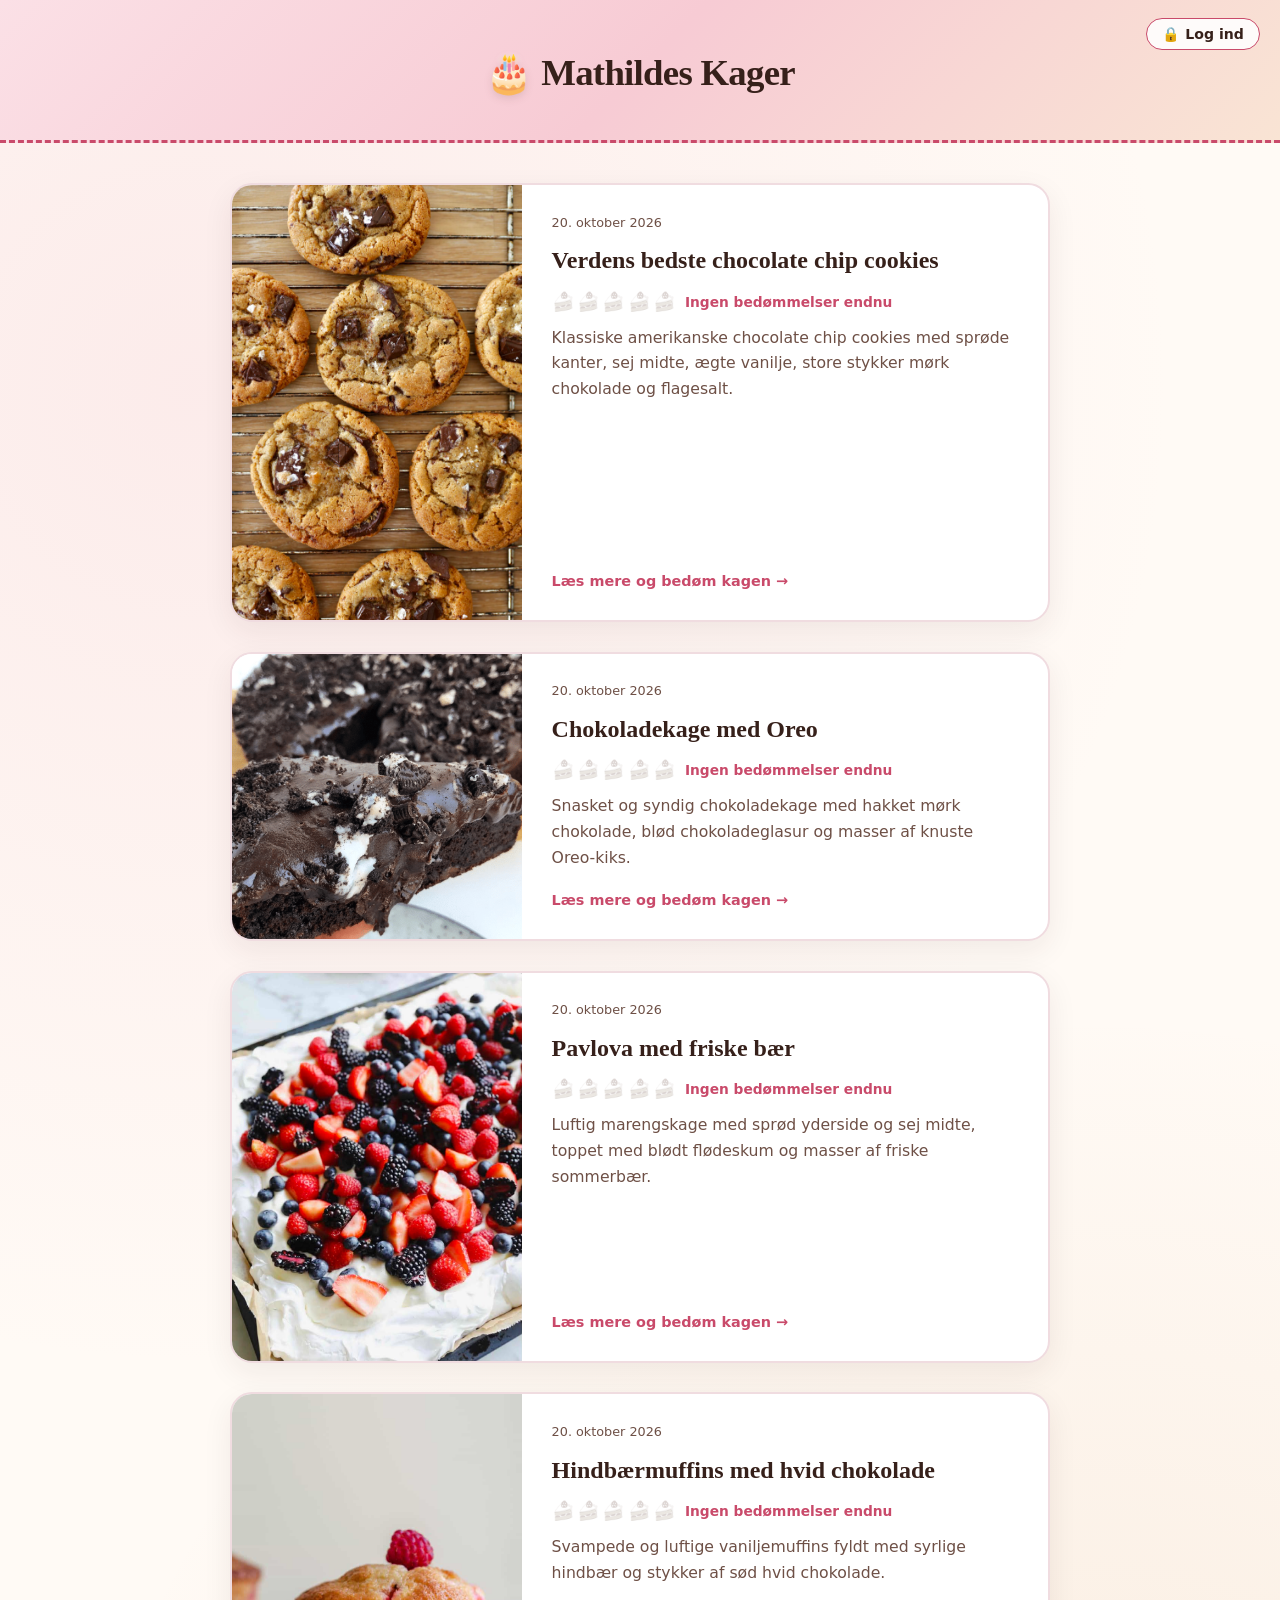
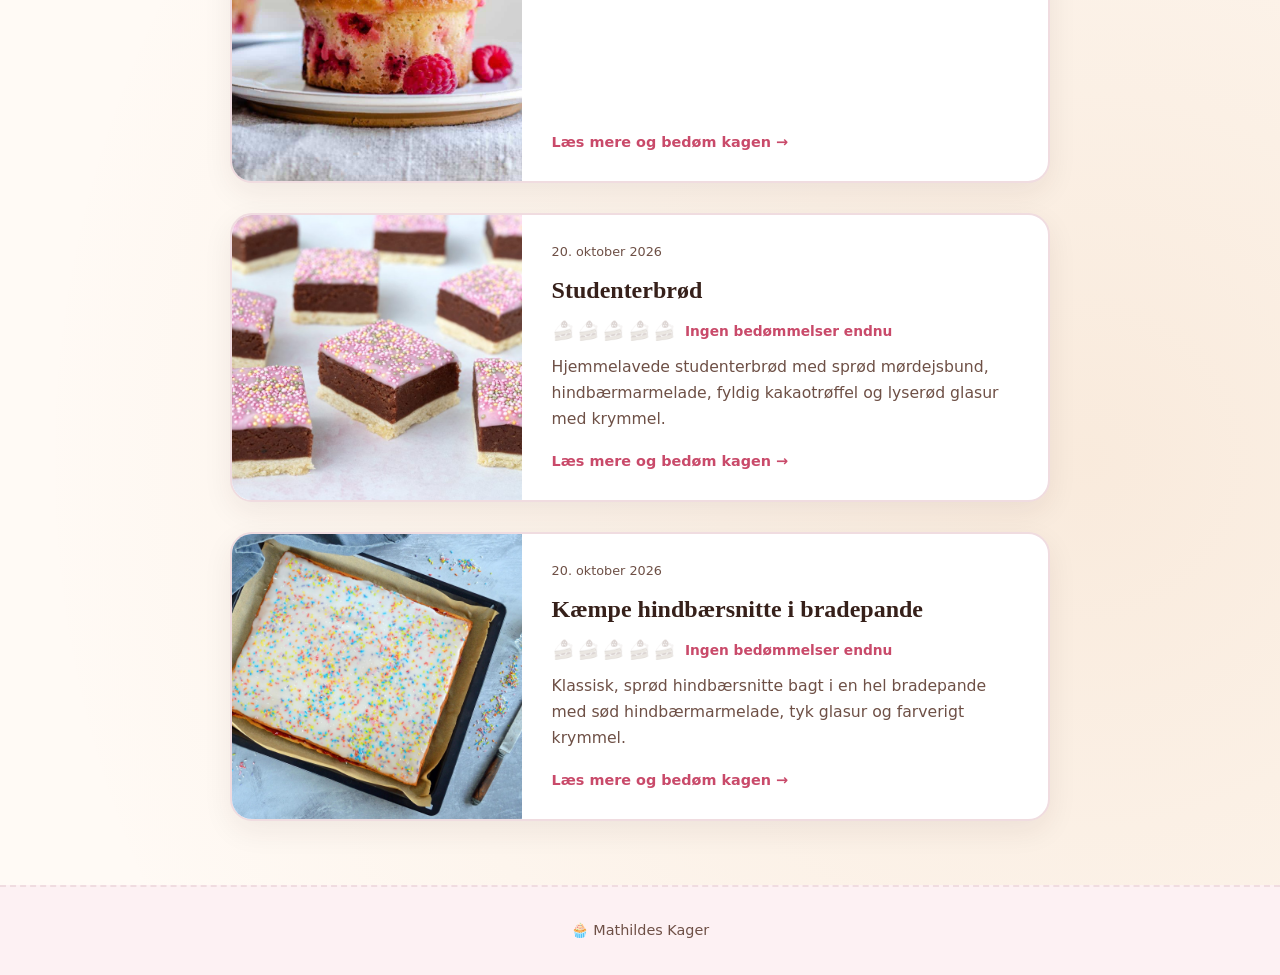
==== index.html @ 445ef730 "Publish page" ====
<!DOCTYPE html>
<html lang="da">
<head>
  <meta charset="UTF-8" />
  <meta name="viewport" content="width=device-width, initial-scale=1.0" />
  <title>Mathildes Kager</title>
  <meta name="description" content="Mathildes Kager – en oversigt over hjemmelavede kager." />
  <link rel="stylesheet" href="styles.css" />
</head>
<body>
  <header class="frosting-banner">
    <button type="button" id="header-login-btn" class="top-right-btn">🔒 Log ind</button>
    <div class="header-inner">
      <a href="index.html" class="site-logo">
        <span class="cake-icon" aria-hidden="true">🎂</span>
        <h1>Mathildes Kager</h1>
      </a>
    </div>
  </header>

  <main class="container">
    <!-- Kagerne indsættes automatisk her -->
    <div id="cake-list" class="cake-list" aria-live="polite"></div>
  </main>

  <footer class="site-footer">
    <p>🧁 Mathildes Kager</p>
  </footer>

  <script src="supabase-config.js?v=5"></script>
  <script src="cakes.js?v=5"></script>
  <script src="store.js?v=5"></script>
  <script>
    CakeStore.setupHeaderLoginButton();

    async function renderCakeList() {
      const listContainer = document.getElementById("cake-list");
      if (!listContainer) return;

      const publishedCakes = await CakeStore.getPublishedCakes();

      // Vend en kopi om, så den senest tilføjede kage står øverst,
      // og den først tilføjede kage står nederst.
      const cakesNewestFirst = [...publishedCakes].reverse();

      if (cakesNewestFirst.length === 0) {
        listContainer.innerHTML = `<p class="empty-state">Der er ingen publicerede kager endnu.</p>`;
        return;
      }

      listContainer.innerHTML = cakesNewestFirst
        .map((cake) => {
          const detailUrl = `cake.html?id=${encodeURIComponent(cake.id)}`;
          const stats = CakeStore.getRatingStats(cake);

          return `
            <a class="cake-card" href="${detailUrl}">
              <div class="cake-card-image-wrap">
                <img
                  class="cake-card-image"
                  src="${cake.image}"
                  alt="${cake.title}"
                  loading="lazy"
                />
              </div>
              <div class="cake-card-body">
                <div class="cake-meta">
                  <span class="cake-date">${cake.dateAdded || ""}</span>
                </div>
                <h2 class="cake-card-title">${cake.title}</h2>
                <div class="cake-rating-row">
                  <div class="static-cake-icons">
                    ${CakeStore.renderStaticCakeIcons(stats.rounded)}
                  </div>
                  <span class="cake-rating-text">${stats.label}</span>
                </div>
                <p class="cake-card-desc">${cake.shortDescription}</p>
                <span class="cake-card-cta">Læs mere og bedøm kagen &rarr;</span>
              </div>
            </a>
          `;
        })
        .join("");
    }

    renderCakeList();
  </script>
</body>
</html>
---- styles.css ----
/* ==========================================================================
   Cake-Themed Stylesheet (styles.css)
   Palette: Vanilla Cream, Strawberry Frosting, Warm Caramel & Dark Ganache
   ========================================================================== */

:root {
  --bg-cream: #fffaf5;
  --bg-blush: #fdf1f3;
  --card-bg: #ffffff;
  --frosting-pink: #f4c6cf;
  --berry-accent: #c94a6a;
  --berry-hover: #a83553;
  --caramel-gold: #d48c46;
  --ganache-dark: #36201a;
  --cocoa-muted: #6e5046;
  --sugar-border: #f0dce0;
  --shadow-soft: 0 10px 30px rgba(54, 32, 26, 0.07);
  --shadow-hover: 0 16px 38px rgba(201, 74, 106, 0.15);
  --radius-lg: 22px;
  --radius-md: 14px;
}

* {
  box-sizing: border-box;
  margin: 0;
  padding: 0;
}

body {
  font-family: "Georgia", "Palatino Linotype", "Book Antiqua", serif;
  background-color: var(--bg-cream);
  background-image:
    radial-gradient(circle at 15% 15%, rgba(244, 198, 207, 0.28) 0%, transparent 40%),
    radial-gradient(circle at 85% 80%, rgba(212, 140, 70, 0.14) 0%, transparent 45%);
  color: var(--ganache-dark);
  line-height: 1.65;
  min-height: 100vh;
  display: flex;
  flex-direction: column;
}

/* Subtle top sprinkles / frosting ribbon */
.frosting-banner {
  background: linear-gradient(135deg, #fbe0e6 0%, #f7cbd4 50%, #f9e4d4 100%);
  border-bottom: 3px dashed var(--berry-accent);
  padding: 2.6rem 1.5rem 2.2rem;
  text-align: center;
  position: relative;
}

.header-inner {
  max-width: 780px;
  margin: 0 auto;
}

.site-logo {
  display: inline-flex;
  align-items: center;
  justify-content: center;
  gap: 0.55rem;
  text-decoration: none;
  color: var(--ganache-dark);
  font-size: clamp(1.65rem, 4.8vw, 2.3rem);
  font-weight: 700;
  letter-spacing: -0.02em;
}

.site-logo h1 {
  font-size: inherit;
  font-weight: inherit;
  margin: 0;
}

.site-logo .cake-icon {
  font-size: clamp(1.75rem, 5vw, 2.4rem);
  filter: drop-shadow(0 3px 4px rgba(54, 32, 26, 0.12));
}

.site-tagline {
  margin-top: 0.55rem;
  font-family: system-ui, -apple-system, BlinkMacSystemFont, "Segoe UI", sans-serif;
  font-size: 1rem;
  color: var(--cocoa-muted);
  font-weight: 500;
}

/* Main container */
.container {
  width: 100%;
  max-width: 860px;
  margin: 0 auto;
  padding: 2.5rem 1.25rem 4rem;
  flex: 1;
}

.section-header {
  display: flex;
  align-items: center;
  justify-content: space-between;
  flex-wrap: wrap;
  gap: 0.75rem;
  margin-bottom: 1.75rem;
  padding-bottom: 0.85rem;
  border-bottom: 2px solid var(--sugar-border);
}

.section-title {
  font-size: 1.45rem;
  color: var(--ganache-dark);
}

.sort-pill {
  font-family: system-ui, -apple-system, sans-serif;
  font-size: 0.85rem;
  background-color: var(--bg-blush);
  color: var(--berry-accent);
  border: 1px solid var(--frosting-pink);
  padding: 0.35rem 0.85rem;
  border-radius: 999px;
  font-weight: 600;
}

/* ==========================================================================
   Start Page: Vertical Cake List (Newest at Top -> First Added at Bottom)
   ========================================================================== */

.cake-list {
  display: flex;
  flex-direction: column;
  gap: 1.85rem;
}

.cake-card {
  display: grid;
  grid-template-columns: 290px 1fr;
  background: var(--card-bg);
  border: 2px solid var(--sugar-border);
  border-radius: var(--radius-lg);
  overflow: hidden;
  text-decoration: none;
  color: inherit;
  box-shadow: var(--shadow-soft);
  transition: transform 0.22s ease, box-shadow 0.22s ease, border-color 0.22s ease;
}

.cake-card:hover,
.cake-card:focus-visible {
  transform: translateY(-4px);
  box-shadow: var(--shadow-hover);
  border-color: var(--berry-accent);
  outline: none;
}

.cake-card-image-wrap {
  position: relative;
  height: 100%;
  min-height: 230px;
  background-color: var(--bg-blush);
  overflow: hidden;
}

.cake-card-image {
  width: 100%;
  height: 100%;
  object-fit: cover;
  display: block;
  transition: transform 0.35s ease;
}

.cake-card:hover .cake-card-image {
  transform: scale(1.05);
}

.cake-card-body {
  padding: 1.65rem 1.85rem;
  display: flex;
  flex-direction: column;
  justify-content: center;
}

.cake-meta {
  display: flex;
  align-items: center;
  gap: 0.6rem;
  flex-wrap: wrap;
  margin-bottom: 0.55rem;
  font-family: system-ui, -apple-system, sans-serif;
  font-size: 0.8rem;
}

.cake-badge {
  background-color: var(--berry-accent);
  color: #fff;
  padding: 0.2rem 0.65rem;
  border-radius: 999px;
  font-weight: 600;
  letter-spacing: 0.02em;
}

.cake-date {
  color: var(--cocoa-muted);
  font-weight: 500;
}

.cake-card-title {
  font-size: 1.5rem;
  margin-bottom: 0.6rem;
  color: var(--ganache-dark);
  transition: color 0.2s ease;
}

.cake-card:hover .cake-card-title {
  color: var(--berry-accent);
}

.cake-card-desc {
  font-family: system-ui, -apple-system, sans-serif;
  color: var(--cocoa-muted);
  font-size: 0.98rem;
  margin-bottom: 1.15rem;
}

.cake-card-cta {
  font-family: system-ui, -apple-system, sans-serif;
  font-size: 0.9rem;
  font-weight: 600;
  color: var(--berry-accent);
  display: inline-flex;
  align-items: center;
  gap: 0.35rem;
  margin-top: auto;
}

.cake-card:hover .cake-card-cta {
  text-decoration: underline;
}

/* ==========================================================================
   Dedicated Cake Page (cake.html)
   ========================================================================== */

.back-link {
  display: inline-flex;
  align-items: center;
  gap: 0.45rem;
  font-family: system-ui, -apple-system, sans-serif;
  font-weight: 600;
  font-size: 0.95rem;
  color: var(--berry-accent);
  text-decoration: none;
  background: var(--card-bg);
  border: 1.5px solid var(--sugar-border);
  padding: 0.55rem 1.05rem;
  border-radius: 999px;
  margin-bottom: 1.75rem;
  transition: background-color 0.2s ease, border-color 0.2s ease;
}

.back-link:hover {
  background: var(--bg-blush);
  border-color: var(--berry-accent);
}

.cake-detail-card {
  background: var(--card-bg);
  border: 2px solid var(--sugar-border);
  border-radius: var(--radius-lg);
  padding: 2.2rem;
  box-shadow: var(--shadow-soft);
}

.cake-detail-header {
  margin-bottom: 1.5rem;
}

.cake-detail-title {
  font-size: 2.15rem;
  line-height: 1.25;
  margin-top: 0.4rem;
  margin-bottom: 0.65rem;
}

.cake-detail-lead {
  font-family: system-ui, -apple-system, sans-serif;
  font-size: 1.1rem;
  color: var(--cocoa-muted);
}

/* Featured Image */
.featured-figure {
  margin: 1.5rem 0 1.75rem;
  border-radius: var(--radius-md);
  overflow: hidden;
  border: 2px solid var(--sugar-border);
  background: var(--bg-blush);
}

.featured-image {
  width: 100%;
  max-height: 480px;
  object-fit: cover;
  display: block;
}

/* Ingredients List */
.ingredients-section {
  background: var(--bg-blush);
  border: 1.5px dashed var(--berry-accent);
  border-radius: var(--radius-md);
  padding: 1.35rem 1.5rem;
  margin: 1.75rem 0;
}

.ingredients-section h2 {
  font-size: 1.3rem;
  margin-bottom: 0.75rem;
  color: var(--ganache-dark);
}

.ingredients-list {
  list-style: disc;
  padding-left: 1.35rem;
  font-family: system-ui, -apple-system, sans-serif;
  display: grid;
  grid-template-columns: repeat(auto-fit, minmax(230px, 1fr));
  gap: 0.45rem 1.5rem;
}

.ingredients-list li {
  font-size: 0.98rem;
  color: var(--ganache-dark);
}

.cake-story h2 {
  font-size: 1.35rem;
  margin-bottom: 0.85rem;
  color: var(--ganache-dark);
}

.cake-story p {
  font-family: system-ui, -apple-system, sans-serif;
  font-size: 1.02rem;
  color: var(--ganache-dark);
  margin-bottom: 1.1rem;
  line-height: 1.75;
}

/* Footer */
.site-footer {
  text-align: center;
  padding: 2rem 1.25rem;
  border-top: 2px dashed var(--sugar-border);
  background: var(--bg-blush);
  font-family: system-ui, -apple-system, sans-serif;
  font-size: 0.9rem;
  color: var(--cocoa-muted);
}

.site-footer code {
  background: #fff;
  padding: 0.15rem 0.45rem;
  border-radius: 6px;
  border: 1px solid var(--sugar-border);
  color: var(--berry-accent);
}

/* ==========================================================================
   Login Button, Modal & Admin Screen
   ========================================================================== */

.top-right-btn {
  position: absolute;
  top: 1.1rem;
  right: 1.25rem;
  display: inline-flex;
  align-items: center;
  gap: 0.35rem;
  font-family: system-ui, -apple-system, sans-serif;
  font-size: 0.88rem;
  font-weight: 600;
  color: var(--ganache-dark);
  background: rgba(255, 255, 255, 0.88);
  border: 1.5px solid var(--berry-accent);
  border-radius: 999px;
  padding: 0.45rem 0.95rem;
  cursor: pointer;
  transition: background-color 0.2s ease, color 0.2s ease, transform 0.15s ease;
}

.top-right-btn:hover {
  background: var(--berry-accent);
  color: #fff;
  transform: translateY(-1px);
}

/* Login Modal */
.modal-overlay {
  position: fixed;
  inset: 0;
  background: rgba(54, 32, 26, 0.48);
  backdrop-filter: blur(3px);
  display: none;
  align-items: center;
  justify-content: center;
  padding: 1rem;
  z-index: 1000;
}

.modal-overlay.open {
  display: flex;
}

.modal-card {
  background: var(--card-bg);
  border: 2px solid var(--sugar-border);
  border-radius: var(--radius-lg);
  box-shadow: 0 20px 50px rgba(54, 32, 26, 0.22);
  width: 100%;
  max-width: 420px;
  padding: 1.75rem;
}

.modal-header {
  display: flex;
  align-items: center;
  justify-content: space-between;
  margin-bottom: 0.45rem;
}

.modal-header h2 {
  font-size: 1.4rem;
}

.modal-close-btn {
  background: none;
  border: none;
  font-size: 1.6rem;
  line-height: 1;
  color: var(--cocoa-muted);
  cursor: pointer;
}

.modal-subtitle {
  font-family: system-ui, -apple-system, sans-serif;
  font-size: 0.92rem;
  color: var(--cocoa-muted);
  margin-bottom: 1.15rem;
}

.modal-actions {
  display: flex;
  justify-content: flex-end;
  gap: 0.65rem;
  margin-top: 1.25rem;
}

/* Buttons & Forms */
.btn {
  font-family: system-ui, -apple-system, sans-serif;
  font-size: 0.92rem;
  font-weight: 600;
  padding: 0.6rem 1.15rem;
  border-radius: 999px;
  border: 1.5px solid transparent;
  cursor: pointer;
  display: inline-flex;
  align-items: center;
  justify-content: center;
  gap: 0.4rem;
  transition: background-color 0.2s ease, border-color 0.2s ease, color 0.2s ease;
}

.btn-primary {
  background: var(--berry-accent);
  color: #fff;
}

.btn-primary:hover {
  background: var(--berry-hover);
}

.btn-secondary {
  background: var(--bg-blush);
  color: var(--ganache-dark);
  border-color: var(--sugar-border);
}

.btn-secondary:hover {
  border-color: var(--berry-accent);
}

.btn-danger {
  background: #fff0f2;
  color: #b91c1c;
  border-color: #fecdd3;
}

.btn-danger:hover {
  background: #b91c1c;
  color: #fff;
  border-color: #b91c1c;
}

.form-group {
  margin-bottom: 1.25rem;
}

.form-label {
  display: block;
  font-family: system-ui, -apple-system, sans-serif;
  font-size: 0.9rem;
  font-weight: 600;
  color: var(--ganache-dark);
  margin-bottom: 0.4rem;
}

.label-sub {
  font-weight: 400;
  color: var(--cocoa-muted);
  font-size: 0.82rem;
  margin-left: 0.35rem;
}

.form-input,
.form-textarea {
  width: 100%;
  font-family: system-ui, -apple-system, sans-serif;
  font-size: 1rem;
  color: var(--ganache-dark);
  background: var(--bg-cream);
  border: 1.5px solid var(--sugar-border);
  border-radius: 10px;
  padding: 0.65rem 0.85rem;
  transition: border-color 0.2s ease, box-shadow 0.2s ease;
}

.form-input:focus,
.form-textarea:focus {
  outline: none;
  border-color: var(--berry-accent);
  box-shadow: 0 0 0 3px rgba(201, 74, 106, 0.14);
  background: #fff;
}

.form-error {
  font-family: system-ui, -apple-system, sans-serif;
  font-size: 0.88rem;
  color: #b91c1c;
  background: #fef2f2;
  border: 1px solid #fecaca;
  padding: 0.55rem 0.75rem;
  border-radius: 8px;
  margin-top: 0.65rem;
}

/* Admin Cake List */
.admin-hint {
  font-family: system-ui, -apple-system, sans-serif;
  font-size: 0.88rem;
  color: var(--cocoa-muted);
  margin-top: 0.2rem;
}

.status-toast {
  font-family: system-ui, -apple-system, sans-serif;
  background: #ecfdf5;
  color: #065f46;
  border: 1px solid #a7f3d0;
  padding: 0.75rem 1rem;
  border-radius: 12px;
  margin-bottom: 1.25rem;
  font-weight: 600;
}

.admin-cake-list {
  display: flex;
  flex-direction: column;
  gap: 1rem;
}

.admin-cake-row {
  display: grid;
  grid-template-columns: 110px 1fr auto;
  align-items: center;
  gap: 1.15rem;
  background: var(--card-bg);
  border: 2px solid var(--sugar-border);
  border-radius: var(--radius-md);
  padding: 0.85rem 1.15rem 0.85rem 0.85rem;
  cursor: pointer;
  box-shadow: var(--shadow-soft);
  transition: transform 0.18s ease, border-color 0.18s ease, box-shadow 0.18s ease;
}

.admin-cake-row:hover {
  transform: translateY(-2px);
  border-color: var(--berry-accent);
  box-shadow: var(--shadow-hover);
}

.admin-cake-row.unpublished-row {
  background: #faf6f6;
  opacity: 0.86;
}

.admin-row-thumb {
  width: 110px;
  height: 85px;
  object-fit: cover;
  border-radius: 10px;
  background: var(--bg-blush);
}

.admin-row-top {
  display: flex;
  align-items: center;
  flex-wrap: wrap;
  gap: 0.45rem 0.6rem;
  margin-bottom: 0.25rem;
}

.status-pill {
  font-family: system-ui, -apple-system, sans-serif;
  font-size: 0.75rem;
  font-weight: 700;
  padding: 0.15rem 0.6rem;
  border-radius: 999px;
}

.status-published {
  background: #d1fae5;
  color: #065f46;
}

.status-unpublished {
  background: #fef3c7;
  color: #92400e;
}

.admin-row-title {
  font-size: 1.2rem;
  margin-bottom: 0.2rem;
}

.admin-row-desc {
  font-family: system-ui, -apple-system, sans-serif;
  font-size: 0.88rem;
  color: var(--cocoa-muted);
}

.admin-row-arrow {
  font-family: system-ui, -apple-system, sans-serif;
  font-size: 0.88rem;
  font-weight: 600;
  color: var(--berry-accent);
  white-space: nowrap;
}

/* Editor Image Upload & Actions */
.image-upload-box {
  display: grid;
  grid-template-columns: 1fr 180px;
  gap: 1.25rem;
  align-items: center;
  background: var(--bg-blush);
  border: 1.5px dashed var(--sugar-border);
  border-radius: var(--radius-md);
  padding: 1rem;
}

.image-upload-controls {
  display: flex;
  flex-direction: column;
  gap: 0.55rem;
  align-items: flex-start;
}

.upload-or {
  font-family: system-ui, -apple-system, sans-serif;
  font-size: 0.82rem;
  color: var(--cocoa-muted);
}

.image-preview-wrap {
  width: 180px;
  height: 135px;
  border-radius: 10px;
  overflow: hidden;
  border: 1.5px solid var(--sugar-border);
  background: #fff;
  display: flex;
  align-items: center;
  justify-content: center;
  text-align: center;
}

.image-preview-wrap img {
  width: 100%;
  height: 100%;
  object-fit: cover;
}

.image-placeholder-text {
  font-family: system-ui, -apple-system, sans-serif;
  font-size: 0.8rem;
  color: var(--cocoa-muted);
  padding: 0.5rem;
}

.publish-toggle-box {
  background: var(--bg-blush);
  border: 1px solid var(--sugar-border);
  border-radius: 10px;
  padding: 0.85rem 1rem;
}

.checkbox-label {
  display: flex;
  align-items: center;
  gap: 0.6rem;
  font-family: system-ui, -apple-system, sans-serif;
  font-size: 0.92rem;
  cursor: pointer;
}

.checkbox-label input[type="checkbox"] {
  width: 1.15rem;
  height: 1.15rem;
  accent-color: var(--berry-accent);
}

.editor-actions-bar {
  display: flex;
  align-items: center;
  justify-content: space-between;
  flex-wrap: wrap;
  gap: 0.75rem;
  margin-top: 1.5rem;
  padding-top: 1.25rem;
  border-top: 1.5px solid var(--sugar-border);
}

.editor-primary-actions {
  display: flex;
  flex-wrap: wrap;
  gap: 0.65rem;
}

.empty-state {
  font-family: system-ui, -apple-system, sans-serif;
  text-align: center;
  padding: 2.5rem 1rem;
  color: var(--cocoa-muted);
}

/* ==========================================================================
   Cake Rating (1–5 "Cakes")
   ========================================================================== */

.cake-rating-row {
  display: flex;
  align-items: center;
  flex-wrap: wrap;
  gap: 0.55rem;
  margin-bottom: 0.7rem;
  font-family: system-ui, -apple-system, sans-serif;
}

.detail-rating-summary {
  margin-top: 0.25rem;
  margin-bottom: 0.85rem;
}

.static-cake-icons {
  display: inline-flex;
  align-items: center;
  gap: 0.15rem;
}

.rating-cake-icon {
  font-size: 1.15rem;
  line-height: 1;
  transition: opacity 0.15s ease, filter 0.15s ease;
}

.rating-cake-icon.empty {
  opacity: 0.28;
  filter: grayscale(85%);
}

.cake-rating-buttons {
  display: inline-flex;
  align-items: center;
  flex-wrap: wrap;
  justify-content: center;
  gap: 0.15rem;
}

.rate-cake-btn {
  background: none;
  border: none;
  padding: 0.1rem 0.15rem;
  font-size: 1.2rem;
  line-height: 1;
  cursor: pointer;
  border-radius: 6px;
  transition: transform 0.15s ease, opacity 0.15s ease, filter 0.15s ease, background-color 0.15s ease;
}

.rate-cake-btn.empty {
  opacity: 0.3;
  filter: grayscale(85%);
}

.rate-cake-btn.filled,
.rate-cake-btn.hover-active {
  opacity: 1;
  filter: none;
}

.rate-cake-btn:hover,
.rate-cake-btn.hover-active {
  transform: scale(1.18);
}

.cake-rating-text {
  font-size: 0.86rem;
  font-weight: 600;
  color: var(--berry-accent);
}

/* Dedicated Cake Page Rating Box */
.rate-this-cake-box {
  background: var(--bg-blush);
  border: 1.5px solid var(--sugar-border);
  border-radius: var(--radius-md);
  padding: 1.25rem 1.5rem;
  margin: 1.5rem 0;
  text-align: center;
}

.rate-this-cake-box h2 {
  font-size: 1.25rem;
  margin-bottom: 0.25rem;
  color: var(--ganache-dark);
}

.rate-box-subtitle {
  font-family: system-ui, -apple-system, sans-serif;
  font-size: 0.92rem;
  color: var(--cocoa-muted);
  margin-bottom: 0.85rem;
}

.large-rating-buttons {
  gap: 0.5rem;
}

.large-rating-buttons .rate-cake-btn {
  display: inline-flex;
  flex-direction: column;
  align-items: center;
  justify-content: center;
  gap: 0.2rem;
  background: #fff;
  border: 1.5px solid var(--sugar-border);
  border-radius: 12px;
  padding: 0.5rem 0.75rem;
  min-width: 52px;
  min-height: 56px;
}

.large-rating-buttons .rate-cake-btn:hover,
.large-rating-buttons .rate-cake-btn.hover-active {
  border-color: var(--berry-accent);
  background: #fff8fa;
}

.rate-btn-emoji {
  font-size: 1.55rem;
}

.rate-btn-number {
  font-family: system-ui, -apple-system, sans-serif;
  font-size: 0.78rem;
  font-weight: 700;
  color: var(--ganache-dark);
}

.rate-feedback-msg {
  font-family: system-ui, -apple-system, sans-serif;
  font-size: 0.92rem;
  font-weight: 600;
  color: #065f46;
  margin-top: 0.85rem;
}

/* ==========================================================================
   Responsive Design: iPads / Tablets & Phones
   ========================================================================== */

/* Tablets & Portrait iPads */
@media (max-width: 860px) {
  .frosting-banner {
    padding: 3.4rem 1.25rem 1.85rem;
  }

  .top-right-btn {
    top: 0.8rem;
    right: 0.9rem;
    font-size: 0.82rem;
    padding: 0.4rem 0.8rem;
  }

  .container {
    padding: 1.85rem 1.15rem 3rem;
  }

  .cake-card {
    grid-template-columns: 230px 1fr;
  }

  .cake-card-body {
    padding: 1.35rem 1.45rem;
  }

  .cake-detail-card {
    padding: 1.75rem;
  }
}

/* Phones & Phablets */
@media (max-width: 680px) {
  .frosting-banner {
    padding: 3.3rem 1rem 1.5rem;
  }

  .cake-list {
    gap: 1.35rem;
  }

  .cake-card {
    grid-template-columns: 1fr;
  }

  .cake-card-image-wrap {
    min-height: 200px;
    max-height: 235px;
  }

  .cake-card-body {
    padding: 1.25rem 1.25rem 1.35rem;
  }

  .cake-card-title {
    font-size: 1.32rem;
  }

  .cake-detail-card {
    padding: 1.25rem;
    border-radius: 16px;
  }

  .cake-detail-title {
    font-size: 1.6rem;
  }

  .cake-detail-lead {
    font-size: 1rem;
  }

  .featured-image {
    max-height: 320px;
  }

  .rate-this-cake-box {
    padding: 1.1rem 1rem;
  }

  .ingredients-section {
    padding: 1.15rem 1.2rem;
  }

  .ingredients-list {
    grid-template-columns: 1fr;
  }

  .admin-cake-row {
    grid-template-columns: 80px 1fr;
    gap: 0.85rem;
    padding: 0.75rem;
  }

  .admin-row-thumb {
    width: 80px;
    height: 75px;
  }

  .admin-row-arrow {
    display: none;
  }

  .image-upload-box {
    grid-template-columns: 1fr;
  }

  .image-preview-wrap {
    width: 100%;
    height: 180px;
  }

  .editor-actions-bar {
    flex-direction: column;
    align-items: stretch;
  }

  .editor-primary-actions {
    flex-direction: column;
    width: 100%;
  }

  .editor-primary-actions .btn,
  #delete-cake-btn {
    width: 100%;
  }
}

/* Compact Phones (e.g., iPhone SE / narrow viewports) */
@media (max-width: 420px) {
  .container {
    padding: 1.35rem 0.85rem 2.5rem;
  }

  .large-rating-buttons {
    gap: 0.35rem;
  }

  .large-rating-buttons .rate-cake-btn {
    padding: 0.45rem 0.55rem;
    min-width: 46px;
  }

  .modal-card {
    padding: 1.35rem;
  }
}
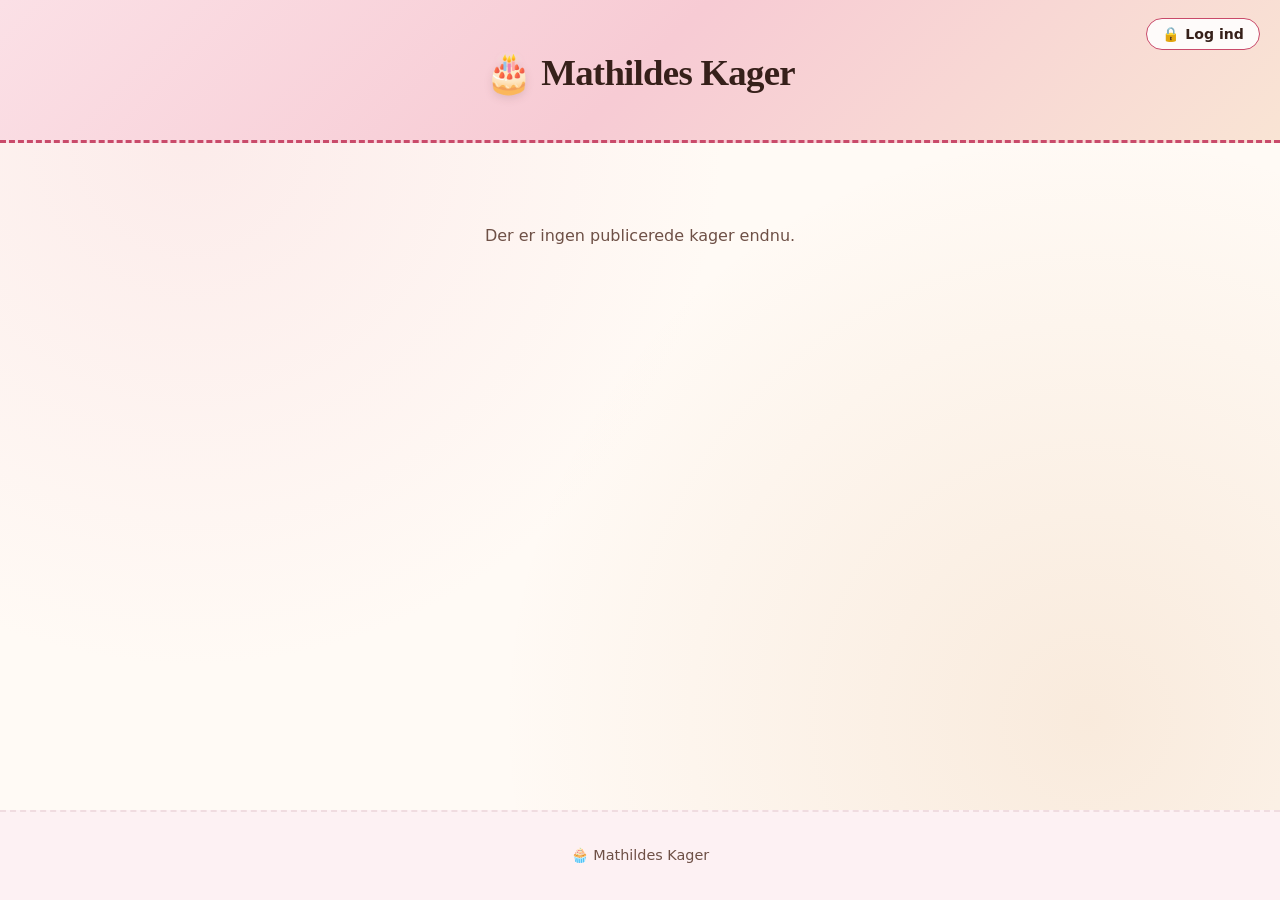
==== commit e1f98dc5: "Update rating removal message to 'Din bedømmelse er fjernet.' and bump script cache versions" ====
--- a/index.html
+++ b/index.html
@@ -27,9 +27,9 @@
     <p>🧁 Mathildes Kager</p>
   </footer>
 
-  <script src="supabase-config.js?v=5"></script>
-  <script src="cakes.js?v=5"></script>
-  <script src="store.js?v=5"></script>
+  <script src="supabase-config.js?v=9"></script>
+  <script src="cakes.js?v=9"></script>
+  <script src="store.js?v=9"></script>
   <script>
     CakeStore.setupHeaderLoginButton();
 
--- a/styles.css
+++ b/styles.css
@@ -818,9 +818,13 @@
   filter: none;
 }
 
-.rate-cake-btn:hover,
+.rate-cake-btn:hover:not(:disabled),
 .rate-cake-btn.hover-active {
   transform: scale(1.18);
+}
+
+.rate-cake-btn:disabled {
+  cursor: default;
 }
 
 .cake-rating-text {
